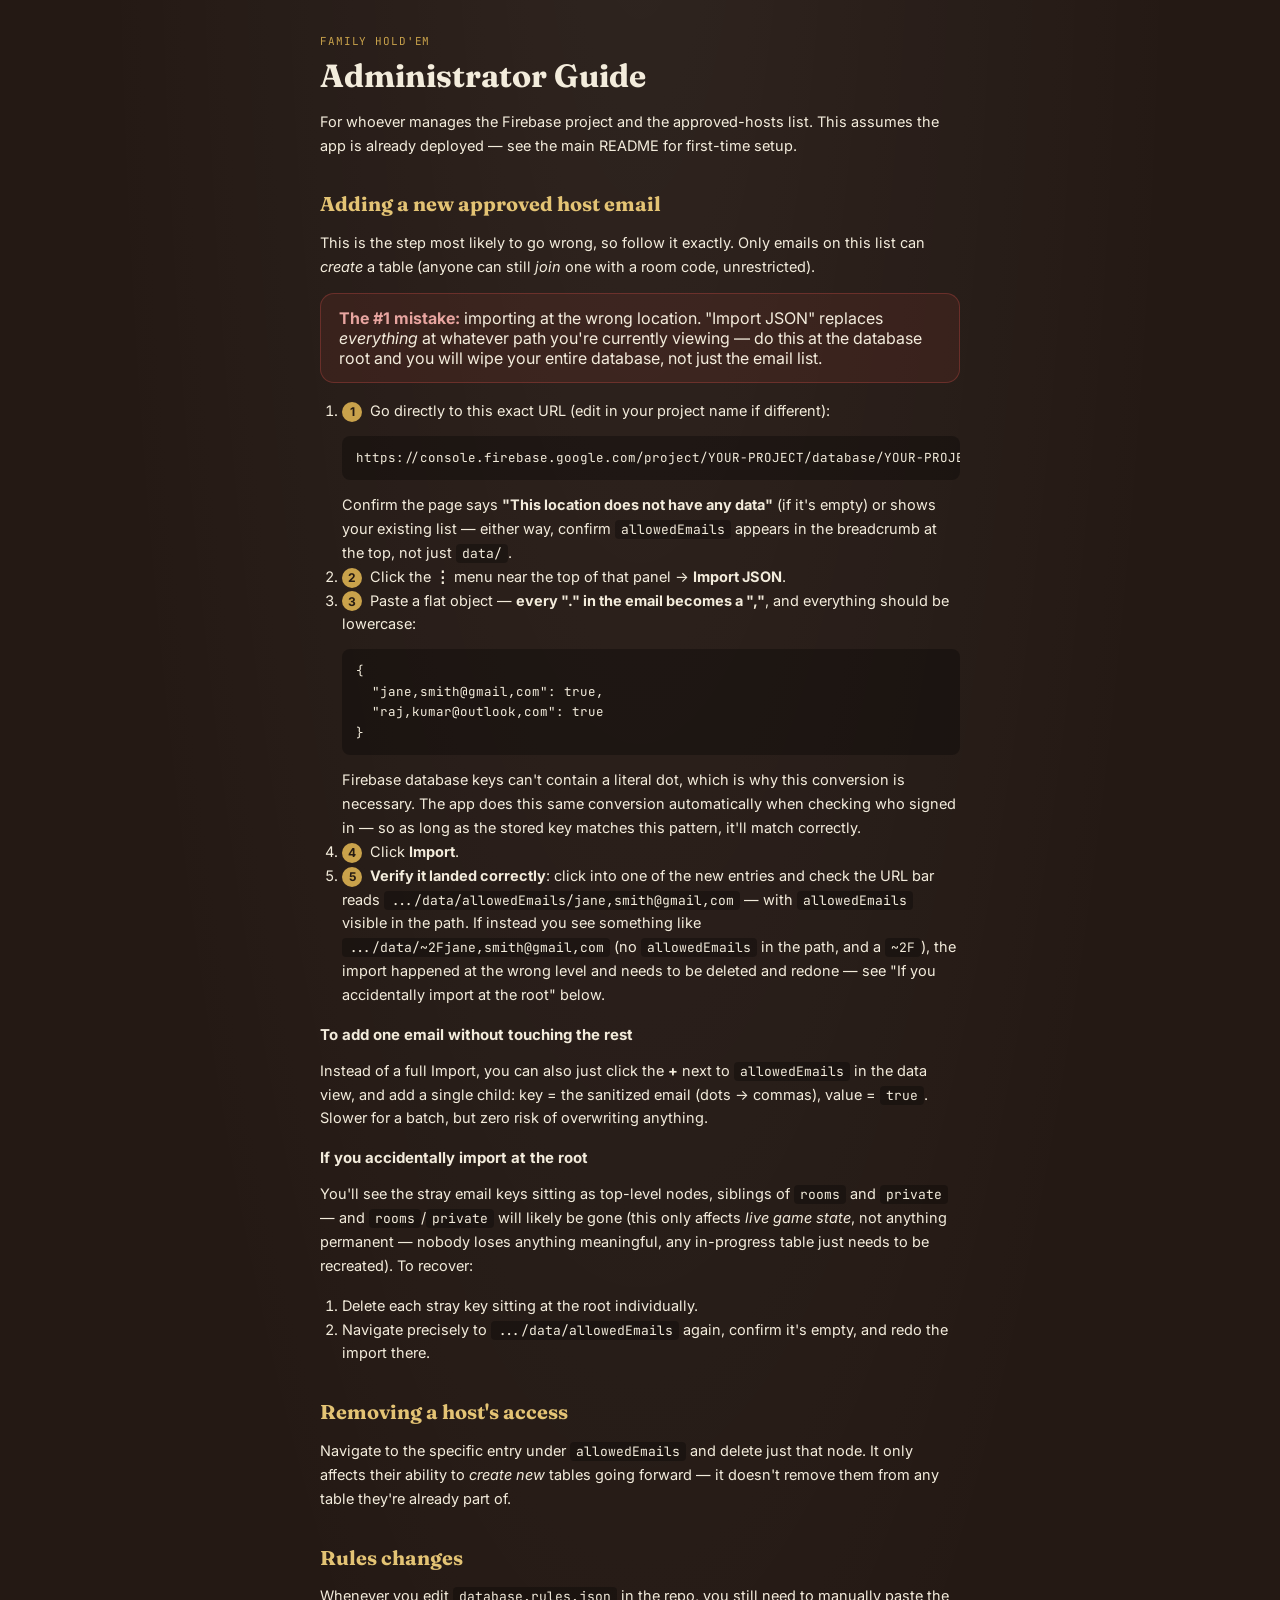
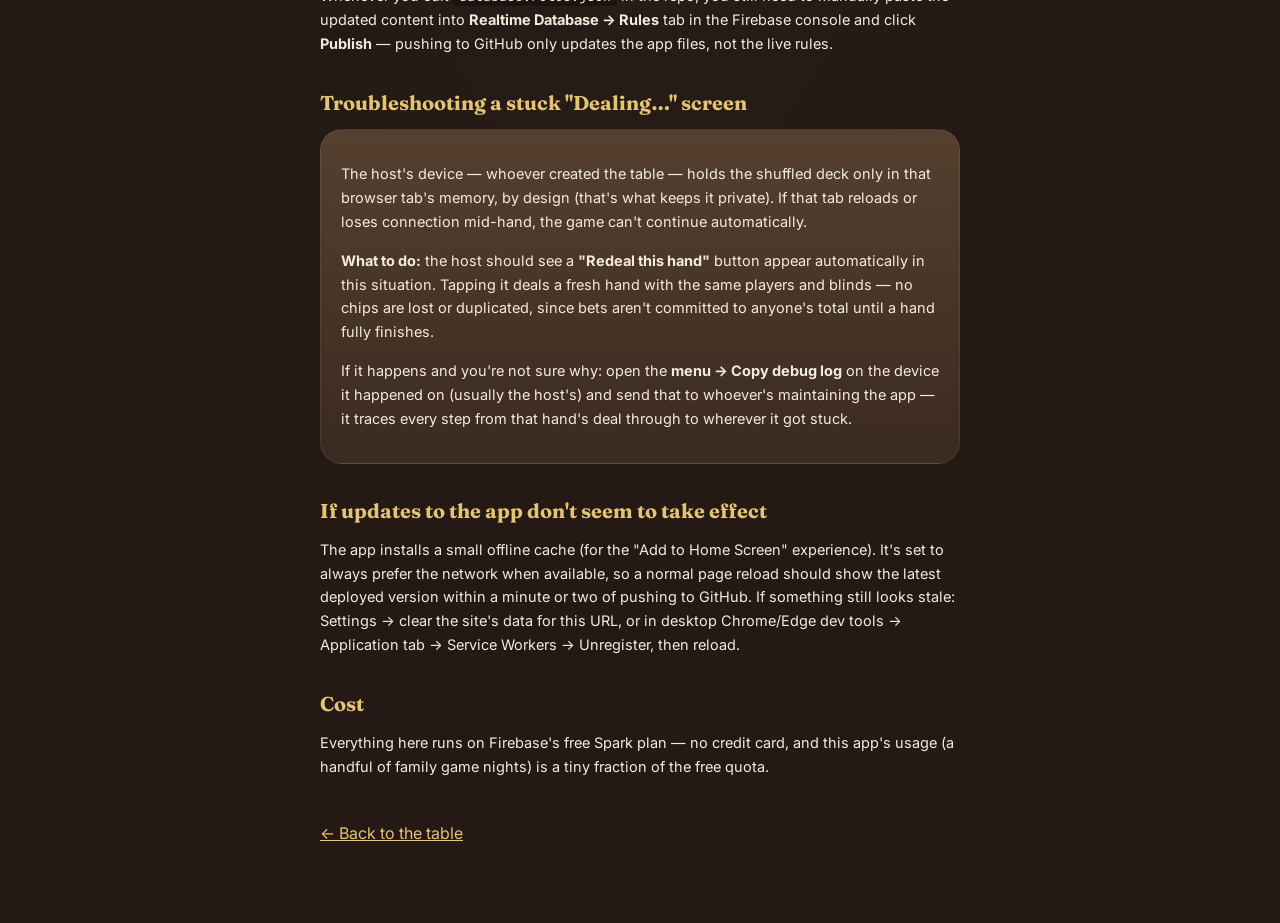
==== admin-help.html @ 092c8397 "update" ====
<!DOCTYPE html>
<html lang="en">
<head>
<meta charset="UTF-8">
<meta name="viewport" content="width=device-width, initial-scale=1.0">
<title>Administrator Guide — Family Hold'em</title>
<link href="https://fonts.googleapis.com/css2?family=Fraunces:opsz,wght@9..144,500;9..144,600;9..144,700&family=Inter:wght@400;500;600;700&family=JetBrains+Mono:wght@500;700&display=swap" rel="stylesheet">
<link rel="stylesheet" href="style.css">
<style>
  html, body { overflow-y: auto; height: auto; }
  .doc-wrap { max-width: 680px; margin: 0 auto; padding: 32px 20px 80px; }
  .doc-wrap h1 { font-family: var(--font-display); font-size: 32px; margin: 0 0 6px; }
  .doc-wrap h2 { font-family: var(--font-display); font-size: 20px; margin: 34px 0 10px; color: var(--brass-bright); }
  .doc-wrap h3 { font-family: var(--font-body); font-size: 15px; margin: 18px 0 6px; color: var(--cream); }
  .doc-wrap p, .doc-wrap li { font-size: 14.5px; line-height: 1.65; color: var(--cream); }
  .doc-wrap ul, .doc-wrap ol { padding-left: 22px; }
  .card-box {
    background: linear-gradient(180deg, var(--wood-light), var(--wood));
    border: 1px solid rgba(243,236,220,0.08);
    border-radius: var(--radius-l);
    padding: 18px 20px;
    margin: 14px 0;
  }
  .warn-box {
    background: rgba(179,69,63,0.12);
    border: 1px solid rgba(179,69,63,0.4);
    border-radius: var(--radius-m);
    padding: 14px 18px;
    margin: 14px 0;
  }
  .warn-box strong { color: #e8a5a0; }
  code, .mono {
    font-family: var(--font-mono);
    background: rgba(0,0,0,0.3);
    padding: 1px 6px;
    border-radius: 4px;
    font-size: 13px;
  }
  pre {
    font-family: var(--font-mono);
    font-size: 12.5px;
    background: rgba(0,0,0,0.3);
    padding: 12px 14px;
    border-radius: var(--radius-s);
    overflow-x: auto;
    white-space: pre;
  }
  a { color: var(--brass-bright); }
  .back-link { display: inline-block; margin-top: 30px; }
  .step-num {
    display: inline-flex; align-items: center; justify-content: center;
    width: 20px; height: 20px; border-radius: 50%;
    background: var(--brass); color: var(--ink); font-weight: 700; font-size: 12px;
    margin-right: 8px;
  }
</style>
</head>
<body>
<div class="doc-wrap">
  <p class="eyebrow" style="font-family:var(--font-mono); font-size:11px; letter-spacing:0.08em; text-transform:uppercase; color:var(--brass);">Family Hold'em</p>
  <h1>Administrator Guide</h1>
  <p>For whoever manages the Firebase project and the approved-hosts list. This assumes the app is already deployed — see the main README for first-time setup.</p>

  <h2>Adding a new approved host email</h2>
  <p>This is the step most likely to go wrong, so follow it exactly. Only emails on this list can <em>create</em> a table (anyone can still <em>join</em> one with a room code, unrestricted).</p>

  <div class="warn-box">
    <strong>The #1 mistake:</strong> importing at the wrong location. "Import JSON" replaces <em>everything</em> at whatever path you're currently viewing — do this at the database root and you will wipe your entire database, not just the email list.
  </div>

  <ol>
    <li><span class="step-num">1</span>Go directly to this exact URL (edit in your project name if different):
      <pre>https://console.firebase.google.com/project/YOUR-PROJECT/database/YOUR-PROJECT-default-rtdb/data/allowedEmails</pre>
      Confirm the page says <strong>"This location does not have any data"</strong> (if it's empty) or shows your existing list — either way, confirm <code>allowedEmails</code> appears in the breadcrumb at the top, not just <code>data/</code>.
    </li>
    <li><span class="step-num">2</span>Click the <strong>&#8942;</strong> menu near the top of that panel → <strong>Import JSON</strong>.</li>
    <li><span class="step-num">3</span>Paste a flat object — <strong>every "." in the email becomes a ","</strong>, and everything should be lowercase:
      <pre>{
  "jane,smith@gmail,com": true,
  "raj,kumar@outlook,com": true
}</pre>
      Firebase database keys can't contain a literal dot, which is why this conversion is necessary. The app does this same conversion automatically when checking who signed in — so as long as the stored key matches this pattern, it'll match correctly.
    </li>
    <li><span class="step-num">4</span>Click <strong>Import</strong>.</li>
    <li><span class="step-num">5</span><strong>Verify it landed correctly</strong>: click into one of the new entries and check the URL bar reads <code>.../data/allowedEmails/jane,smith@gmail,com</code> — with <code>allowedEmails</code> visible in the path. If instead you see something like <code>.../data/~2Fjane,smith@gmail,com</code> (no <code>allowedEmails</code> in the path, and a <code>~2F</code>), the import happened at the wrong level and needs to be deleted and redone — see "If you accidentally import at the root" below.
    </li>
  </ol>

  <h3>To add one email without touching the rest</h3>
  <p>Instead of a full Import, you can also just click the <strong>+</strong> next to <code>allowedEmails</code> in the data view, and add a single child: key = the sanitized email (dots → commas), value = <code>true</code>. Slower for a batch, but zero risk of overwriting anything.</p>

  <h3>If you accidentally import at the root</h3>
  <p>You'll see the stray email keys sitting as top-level nodes, siblings of <code>rooms</code> and <code>private</code> — and <code>rooms</code>/<code>private</code> will likely be gone (this only affects <em>live game state</em>, not anything permanent — nobody loses anything meaningful, any in-progress table just needs to be recreated). To recover:</p>
  <ol>
    <li>Delete each stray key sitting at the root individually.</li>
    <li>Navigate precisely to <code>.../data/allowedEmails</code> again, confirm it's empty, and redo the import there.</li>
  </ol>

  <h2>Removing a host's access</h2>
  <p>Navigate to the specific entry under <code>allowedEmails</code> and delete just that node. It only affects their ability to <em>create new</em> tables going forward — it doesn't remove them from any table they're already part of.</p>

  <h2>Rules changes</h2>
  <p>Whenever you edit <code>database.rules.json</code> in the repo, you still need to manually paste the updated content into <strong>Realtime Database → Rules</strong> tab in the Firebase console and click <strong>Publish</strong> — pushing to GitHub only updates the app files, not the live rules.</p>

  <h2>Troubleshooting a stuck "Dealing…" screen</h2>
  <div class="card-box">
    <p>The host's device — whoever created the table — holds the shuffled deck only in that browser tab's memory, by design (that's what keeps it private). If that tab reloads or loses connection mid-hand, the game can't continue automatically.</p>
    <p><strong>What to do:</strong> the host should see a <strong>"Redeal this hand"</strong> button appear automatically in this situation. Tapping it deals a fresh hand with the same players and blinds — no chips are lost or duplicated, since bets aren't committed to anyone's total until a hand fully finishes.</p>
    <p>If it happens and you're not sure why: open the <strong>menu → Copy debug log</strong> on the device it happened on (usually the host's) and send that to whoever's maintaining the app — it traces every step from that hand's deal through to wherever it got stuck.</p>
  </div>

  <h2>If updates to the app don't seem to take effect</h2>
  <p>The app installs a small offline cache (for the "Add to Home Screen" experience). It's set to always prefer the network when available, so a normal page reload should show the latest deployed version within a minute or two of pushing to GitHub. If something still looks stale: Settings → clear the site's data for this URL, or in desktop Chrome/Edge dev tools → Application tab → Service Workers → Unregister, then reload.</p>

  <h2>Cost</h2>
  <p>Everything here runs on Firebase's free Spark plan — no credit card, and this app's usage (a handful of family game nights) is a tiny fraction of the free quota.</p>

  <a class="back-link" href="index.html">&larr; Back to the table</a>
</div>
</body>
</html>
---- style.css ----
/* ==========================================================================
   Family Hold'em — design tokens
   A home game at the kitchen table, not a Vegas floor: walnut rail,
   pine-felt playing surface, brass fittings, warm lamp light.
   ========================================================================== */

:root {
  --felt: #1b4636;
  --felt-dark: #123128;
  --felt-line: rgba(243, 236, 220, 0.10);
  --wood: #3b2a20;
  --wood-dark: #241914;
  --wood-light: #55402f;
  --brass: #c9a24b;
  --brass-bright: #e3c374;
  --cream: #f3ecdc;
  --cream-dim: #cfc6ae;
  --ink: #241a12;
  --red-suit: #b3453f;
  --danger: #b3453f;
  --shadow: rgba(0, 0, 0, 0.45);

  --font-display: 'Fraunces', serif;
  --font-body: 'Inter', sans-serif;
  --font-mono: 'JetBrains Mono', monospace;

  --radius-s: 8px;
  --radius-m: 14px;
  --radius-l: 22px;
}

* { box-sizing: border-box; }

html, body {
  margin: 0;
  padding: 0;
  height: 100%;
  background: var(--wood-dark);
  color: var(--cream);
  font-family: var(--font-body);
  overflow: hidden;
  -webkit-tap-highlight-color: transparent;
}

body {
  background:
    radial-gradient(ellipse at 50% -10%, rgba(255,255,255,0.05), transparent 60%),
    var(--wood-dark);
}

button { font-family: inherit; }

@media (prefers-reduced-motion: reduce) {
  *, *::before, *::after { animation-duration: 0.01ms !important; transition-duration: 0.01ms !important; }
}

/* ---------- screens ---------- */
.screen {
  display: none;
  height: 100vh;
  height: 100dvh;
  width: 100vw;
}
.screen.active { display: block; }

/* ---------- shared buttons / fields ---------- */
.btn {
  font-family: var(--font-body);
  font-weight: 600;
  font-size: 15px;
  border-radius: var(--radius-m);
  border: none;
  padding: 12px 20px;
  cursor: pointer;
  transition: transform 0.08s ease, filter 0.15s ease;
}
.btn:active { transform: scale(0.97); }
.btn-primary {
  background: linear-gradient(180deg, var(--brass-bright), var(--brass));
  color: var(--ink);
  box-shadow: 0 2px 0 rgba(0,0,0,0.25), 0 4px 14px rgba(201,162,75,0.25);
}
.btn-primary:disabled { filter: grayscale(0.6) brightness(0.7); cursor: not-allowed; }
.btn-ghost {
  background: rgba(243,236,220,0.08);
  color: var(--cream);
  border: 1px solid rgba(243,236,220,0.2);
}
.btn-danger { color: var(--danger); border-color: rgba(179,69,63,0.5); }
.btn-large { width: 100%; padding: 16px 20px; font-size: 16px; }

.field {
  display: flex;
  flex-direction: column;
  gap: 6px;
  font-size: 13px;
  color: var(--cream-dim);
}
.field input[type="number"] {
  font-family: var(--font-mono);
  font-size: 16px;
  padding: 10px 12px;
  border-radius: var(--radius-s);
  border: 1px solid rgba(243,236,220,0.2);
  background: rgba(0,0,0,0.2);
  color: var(--cream);
}
.checkbox-field { flex-direction: row; align-items: center; gap: 10px; font-size: 14px; }
.checkbox-field input { width: 18px; height: 18px; }

/* ==========================================================================
   SETUP SCREEN
   ========================================================================== */
#screen-setup {
  overflow-y: auto;
  padding: 32px 20px 60px;
}
.setup-wrap { max-width: 480px; margin: 0 auto; }

.setup-header { text-align: center; margin-bottom: 28px; }
.eyebrow {
  font-family: var(--font-mono);
  font-size: 11px;
  letter-spacing: 0.08em;
  text-transform: uppercase;
  color: var(--brass);
  margin: 0 0 6px;
}
.brand {
  font-family: var(--font-display);
  font-weight: 600;
  font-size: 40px;
  margin: 0;
  color: var(--cream);
}

.setup-card {
  background: linear-gradient(180deg, var(--wood-light), var(--wood));
  border: 1px solid rgba(243,236,220,0.08);
  border-radius: var(--radius-l);
  padding: 20px;
  margin-bottom: 16px;
  box-shadow: 0 8px 24px var(--shadow);
}
.setup-card h2 {
  font-family: var(--font-display);
  font-size: 19px;
  margin: 0 0 4px;
}
.hint { font-size: 13px; color: var(--cream-dim); margin: 0 0 14px; }

.setup-grid {
  display: grid;
  grid-template-columns: 1fr 1fr;
  gap: 14px;
}
.setup-grid .checkbox-field { grid-column: 1 / -1; }

.roster-list { display: flex; flex-direction: column; gap: 8px; margin-bottom: 14px; }
.roster-row {
  display: flex;
  align-items: center;
  gap: 10px;
  background: rgba(0,0,0,0.18);
  border-radius: var(--radius-s);
  padding: 8px 10px;
}
.roster-avatar {
  width: 36px; height: 36px; border-radius: 50%;
  background: var(--felt); flex: none;
  display: flex; align-items: center; justify-content: center;
  font-family: var(--font-display); font-weight: 600; font-size: 14px;
  overflow: hidden; border: 2px solid var(--brass);
  cursor: pointer;
}
.roster-avatar img { width: 100%; height: 100%; object-fit: cover; }
.roster-row input[type="text"] {
  flex: 1;
  background: transparent;
  border: none;
  border-bottom: 1px solid rgba(243,236,220,0.2);
  color: var(--cream);
  font-size: 15px;
  padding: 4px 2px;
}
.roster-row input[type="text"]:focus { outline: none; border-color: var(--brass); }
.roster-remove {
  background: none; border: none; color: var(--cream-dim);
  font-size: 18px; cursor: pointer; padding: 4px 8px; line-height: 1;
}
.roster-remove:hover { color: var(--danger); }

.setup-error { color: var(--brass-bright); font-size: 13px; text-align: center; min-height: 18px; }

/* ==========================================================================
   TABLE SCREEN
   ========================================================================== */
#screen-table {
  display: none;
  flex-direction: column;
}
#screen-table.active { display: flex; }

.table-topbar {
  flex: none;
  display: flex;
  align-items: center;
  justify-content: space-between;
  padding: 10px 14px;
  background: var(--wood-dark);
  border-bottom: 1px solid rgba(243,236,220,0.08);
}
.icon-btn {
  background: none; border: none; color: var(--cream);
  font-size: 18px; cursor: pointer; padding: 6px 10px;
}
.hand-info {
  font-family: var(--font-mono);
  font-size: 13px;
  color: var(--cream-dim);
  display: flex; gap: 6px; align-items: center;
}
.hand-info .dot { opacity: 0.5; }

.table-oval-wrap {
  flex: 1;
  display: flex;
  align-items: center;
  justify-content: center;
  padding: 10px;
  min-height: 0;
}
.table-oval {
  position: relative;
  width: min(94vw, 640px);
  height: min(66vw, 400px);
  max-height: 62vh;
  background:
    radial-gradient(ellipse at 50% 40%, var(--felt) 0%, var(--felt-dark) 100%);
  border-radius: 50% / 50%;
  border: 14px solid var(--wood);
  box-shadow:
    0 0 0 3px var(--brass) inset,
    0 14px 40px var(--shadow),
    inset 0 0 60px rgba(0,0,0,0.35);
}

.table-center {
  position: absolute;
  top: 50%; left: 50%;
  transform: translate(-50%, -50%);
  display: flex;
  flex-direction: column;
  align-items: center;
  gap: 8px;
  width: 70%;
}
.community-cards { display: flex; gap: 6px; min-height: 44px; justify-content: center; flex-wrap: wrap; }
.pot-display {
  display: flex; align-items: baseline; gap: 6px;
  background: rgba(0,0,0,0.25);
  padding: 4px 14px;
  border-radius: 999px;
  border: 1px solid var(--felt-line);
}
.pot-label { font-size: 11px; text-transform: uppercase; letter-spacing: 0.06em; color: var(--brass); }
.pot-amount { font-family: var(--font-mono); font-weight: 700; font-size: 17px; color: var(--cream); }
.side-pots { font-family: var(--font-mono); font-size: 11px; color: var(--cream-dim); text-align: center; }

.seats-layer { position: absolute; inset: 0; }

/* playing card */
.card {
  width: 32px; height: 45px;
  background: var(--cream);
  border-radius: 5px;
  display: flex; flex-direction: column; align-items: center; justify-content: center;
  font-family: var(--font-mono); font-weight: 700; font-size: 13px;
  color: var(--ink);
  box-shadow: 0 2px 4px rgba(0,0,0,0.4);
  flex: none;
  line-height: 1;
}
.card.red { color: var(--red-suit); }
.card.back {
  background:
    repeating-linear-gradient(45deg, var(--felt-dark), var(--felt-dark) 4px, var(--wood) 4px, var(--wood) 8px);
  border: 2px solid var(--brass);
}
.card .suit { font-size: 14px; margin-top: 1px; }

/* seat */
.seat {
  position: absolute;
  width: 92px;
  transform: translate(-50%, -50%);
  display: flex;
  flex-direction: column;
  align-items: center;
  gap: 3px;
  text-align: center;
}
.seat.folded { opacity: 0.4; }
.seat.acting .seat-name-pill { box-shadow: 0 0 0 2px var(--brass-bright), 0 0 12px var(--brass-bright); }
.seat-cards { display: flex; gap: 3px; margin-bottom: 2px; }
.seat-cards .card { width: 24px; height: 34px; font-size: 10px; }
.seat-avatar-wrap { position: relative; }
.seat-avatar {
  width: 44px; height: 44px; border-radius: 50%;
  border: 2px solid var(--brass);
  background: var(--felt-dark);
  display: flex; align-items: center; justify-content: center;
  font-family: var(--font-display); font-weight: 600; font-size: 15px;
  overflow: hidden;
}
.seat-avatar img { width: 100%; height: 100%; object-fit: cover; }
.dealer-chip {
  position: absolute; top: -4px; right: -6px;
  width: 20px; height: 20px; border-radius: 50%;
  background: var(--cream); color: var(--ink);
  font-family: var(--font-mono); font-weight: 700; font-size: 10px;
  display: flex; align-items: center; justify-content: center;
  border: 1px solid var(--wood);
}
.seat-name-pill {
  background: rgba(0,0,0,0.35);
  padding: 2px 10px;
  border-radius: 999px;
  font-size: 11px;
  font-weight: 600;
  white-space: nowrap;
  max-width: 90px;
  overflow: hidden;
  text-overflow: ellipsis;
}
.seat-chips {
  font-family: var(--font-mono);
  font-size: 11px;
  color: var(--brass-bright);
}
.seat-bet {
  font-family: var(--font-mono);
  font-size: 10px;
  background: var(--wood);
  border: 1px solid var(--brass);
  border-radius: 999px;
  padding: 1px 8px;
  color: var(--cream);
}
.seat-tag {
  font-size: 9px;
  text-transform: uppercase;
  letter-spacing: 0.05em;
  color: var(--cream-dim);
}

/* ---------- action bar ---------- */
.action-bar {
  flex: none;
  background: var(--wood-dark);
  border-top: 1px solid rgba(243,236,220,0.08);
  padding: 10px 14px calc(12px + env(safe-area-inset-bottom));
}
.turn-banner {
  text-align: center;
  font-family: var(--font-display);
  font-size: 16px;
  margin-bottom: 10px;
  color: var(--brass-bright);
}
.action-buttons {
  display: flex;
  gap: 8px;
  flex-wrap: wrap;
}
.action-buttons .btn { flex: 1; min-width: 80px; }
.raise-controls { margin-top: 10px; }
.raise-controls.hidden { display: none; }
.raise-row { display: flex; align-items: center; gap: 10px; margin-top: 8px; }
.raise-row .btn { flex: 1; }
#raise-amount-label {
  font-family: var(--font-mono); font-weight: 700; font-size: 16px; color: var(--brass-bright);
  min-width: 56px;
}
input[type="range"] { width: 100%; accent-color: var(--brass); }

/* ==========================================================================
   OVERLAYS
   ========================================================================== */
.overlay {
  position: fixed; inset: 0;
  background: var(--wood-dark);
  display: flex; align-items: center; justify-content: center;
  padding: 20px;
  z-index: 50;
}
.overlay.hidden { display: none; }

.pass-card, .peek-card, .result-card, .menu-card {
  max-width: 380px;
  width: 100%;
  text-align: center;
  background: linear-gradient(180deg, var(--wood-light), var(--wood));
  border-radius: var(--radius-l);
  padding: 28px 24px;
  box-shadow: 0 16px 40px var(--shadow);
  border: 1px solid rgba(243,236,220,0.08);
}
.pass-eyebrow { font-family: var(--font-mono); font-size: 11px; text-transform: uppercase; letter-spacing: 0.08em; color: var(--brass); margin: 0 0 14px; }
.pass-player { display: flex; flex-direction: column; align-items: center; gap: 10px; margin-bottom: 14px; }
.pass-avatar, .peek-card .seat-avatar {
  width: 76px; height: 76px; border-radius: 50%;
  border: 3px solid var(--brass);
  background: var(--felt-dark);
  display: flex; align-items: center; justify-content: center;
  font-family: var(--font-display); font-size: 26px; font-weight: 600;
  overflow: hidden;
}
.pass-avatar img { width: 100%; height: 100%; object-fit: cover; }
.pass-player h2, .peek-card h2 { font-family: var(--font-display); margin: 0; font-size: 22px; }
.pass-hint { font-size: 13px; color: var(--cream-dim); margin-bottom: 20px; }

.peek-cards { display: flex; gap: 10px; justify-content: center; margin: 20px 0; }
.peek-cards .card { width: 64px; height: 90px; font-size: 22px; border-radius: 8px; }
.peek-cards .card .suit { font-size: 24px; }

.result-body { text-align: left; margin: 16px 0; font-size: 14px; }
.result-row { display: flex; justify-content: space-between; padding: 6px 0; border-bottom: 1px solid rgba(243,236,220,0.08); }
.result-row.winner { color: var(--brass-bright); font-weight: 700; }
.result-hand-name { font-size: 12px; color: var(--cream-dim); }

.menu-card { display: flex; flex-direction: column; gap: 10px; }
.menu-card h2 { font-family: var(--font-display); margin: 0 0 6px; }

/* ---------- responsive ---------- */
@media (max-width: 420px) {
  .brand { font-size: 32px; }
  .setup-grid { grid-template-columns: 1fr 1fr; }
}

/* ==========================================================================
   REMOTE-PLAY ADDITIONS
   ========================================================================== */
#screen-lobby, #screen-landing { overflow-y: auto; }
.hidden { display: none !important; }

.lobby-player-row {
  display: flex; align-items: center; gap: 10px;
  background: rgba(0,0,0,0.18);
  border-radius: var(--radius-s);
  padding: 8px 10px;
  margin-bottom: 6px;
}
.lobby-player-row .roster-avatar { cursor: default; }
.lobby-player-name { flex: 1; font-size: 15px; }
.lobby-host-tag {
  font-family: var(--font-mono); font-size: 10px; text-transform: uppercase;
  color: var(--brass); border: 1px solid var(--brass); border-radius: 999px;
  padding: 2px 8px;
}

.my-hand-panel {
  flex: none;
  display: flex;
  align-items: center;
  justify-content: center;
  gap: 10px;
  padding: 8px 14px;
  background: var(--wood);
  border-top: 1px solid rgba(243,236,220,0.1);
}
.my-hand-cards { display: flex; gap: 6px; }
.my-hand-cards .card { width: 40px; height: 56px; font-size: 15px; }
.my-hand-name { font-family: var(--font-mono); font-size: 12px; color: var(--brass-bright); }

#screen-table { flex-direction: column; }

.turn-timer {
  text-align: center;
  font-family: var(--font-mono);
  font-size: 13px;
  color: var(--cream-dim);
  margin-bottom: 6px;
}
.turn-timer.urgent { color: var(--danger); font-weight: 700; }

.break-request-row {
  display: flex; align-items: center; gap: 8px;
  background: rgba(0,0,0,0.18);
  border-radius: var(--radius-s);
  padding: 8px 10px;
  margin-bottom: 6px;
  font-size: 14px;
}
.break-request-row span { flex: 1; }
.break-request-row .btn { padding: 6px 12px; font-size: 13px; }

.seat.on-break { opacity: 0.35; }
.seat-break-tag {
  font-size: 9px; text-transform: uppercase; letter-spacing: 0.05em;
  color: var(--brass-bright);
}
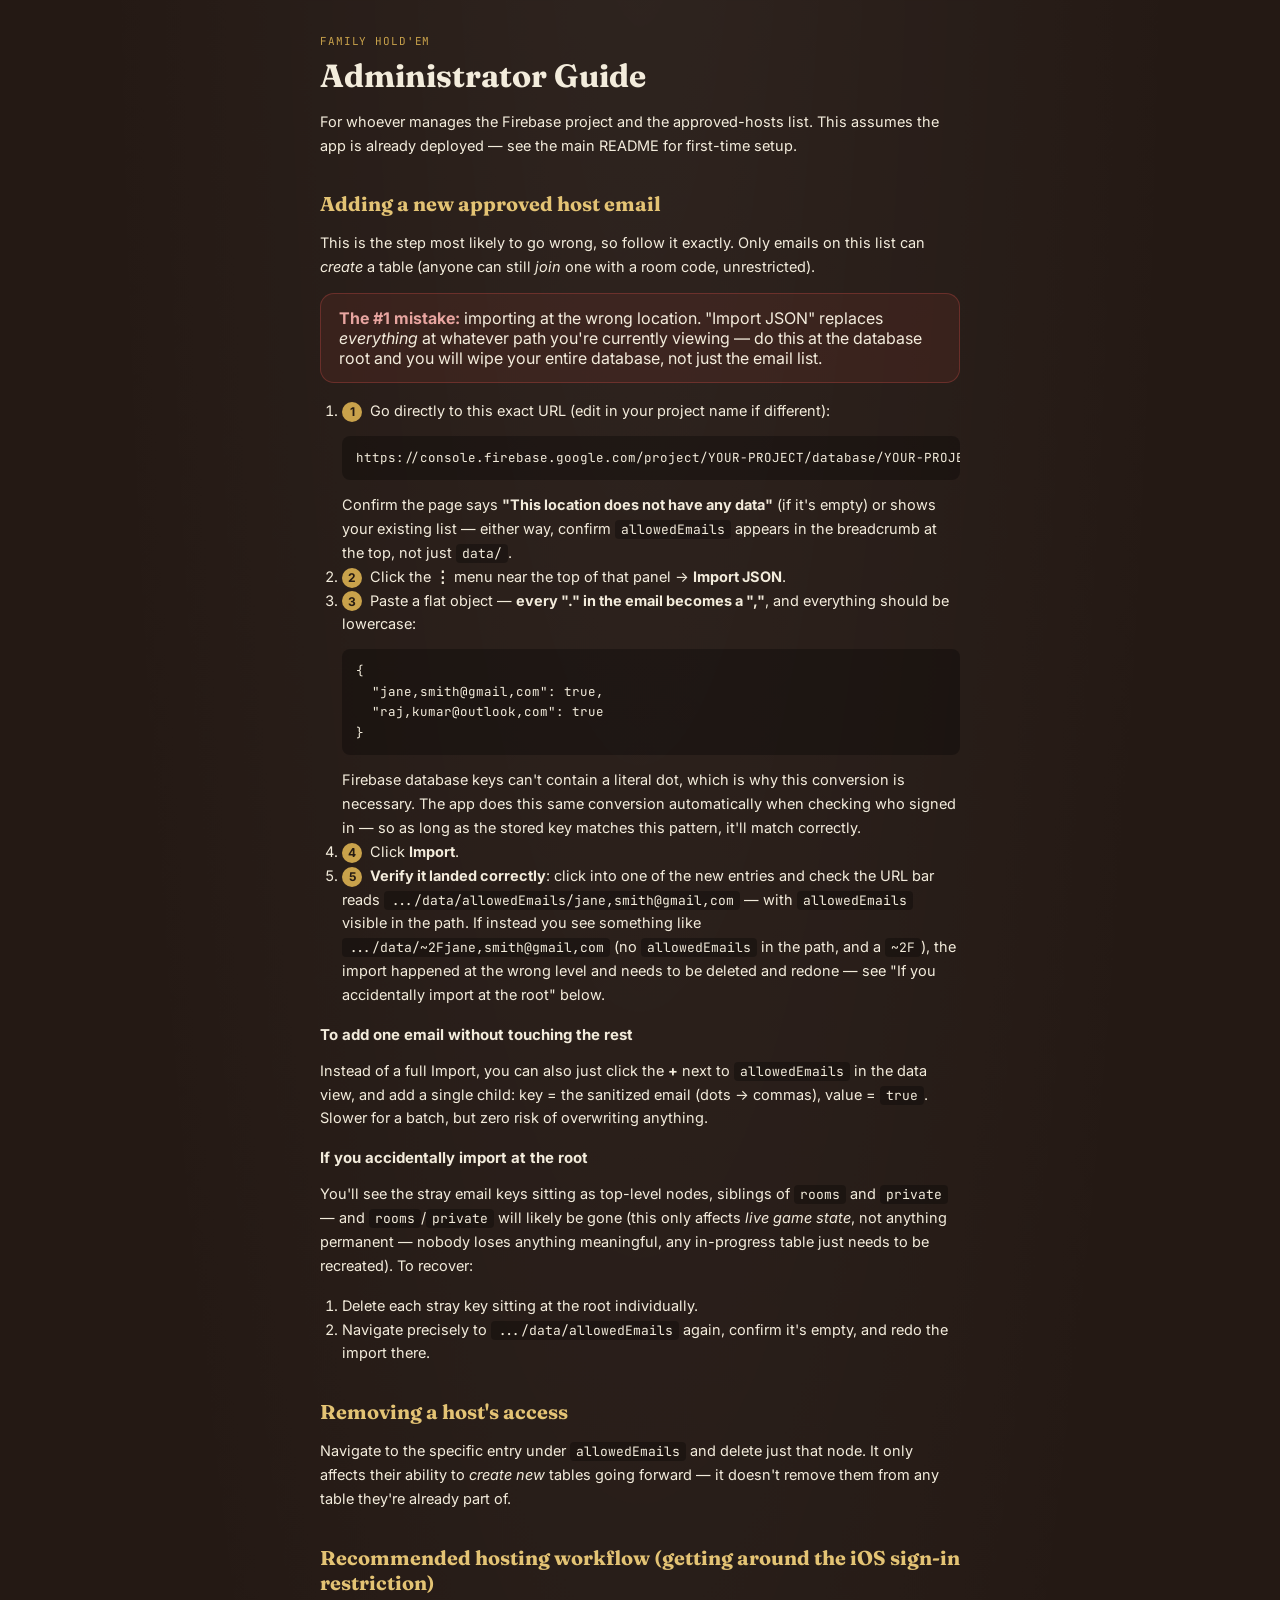
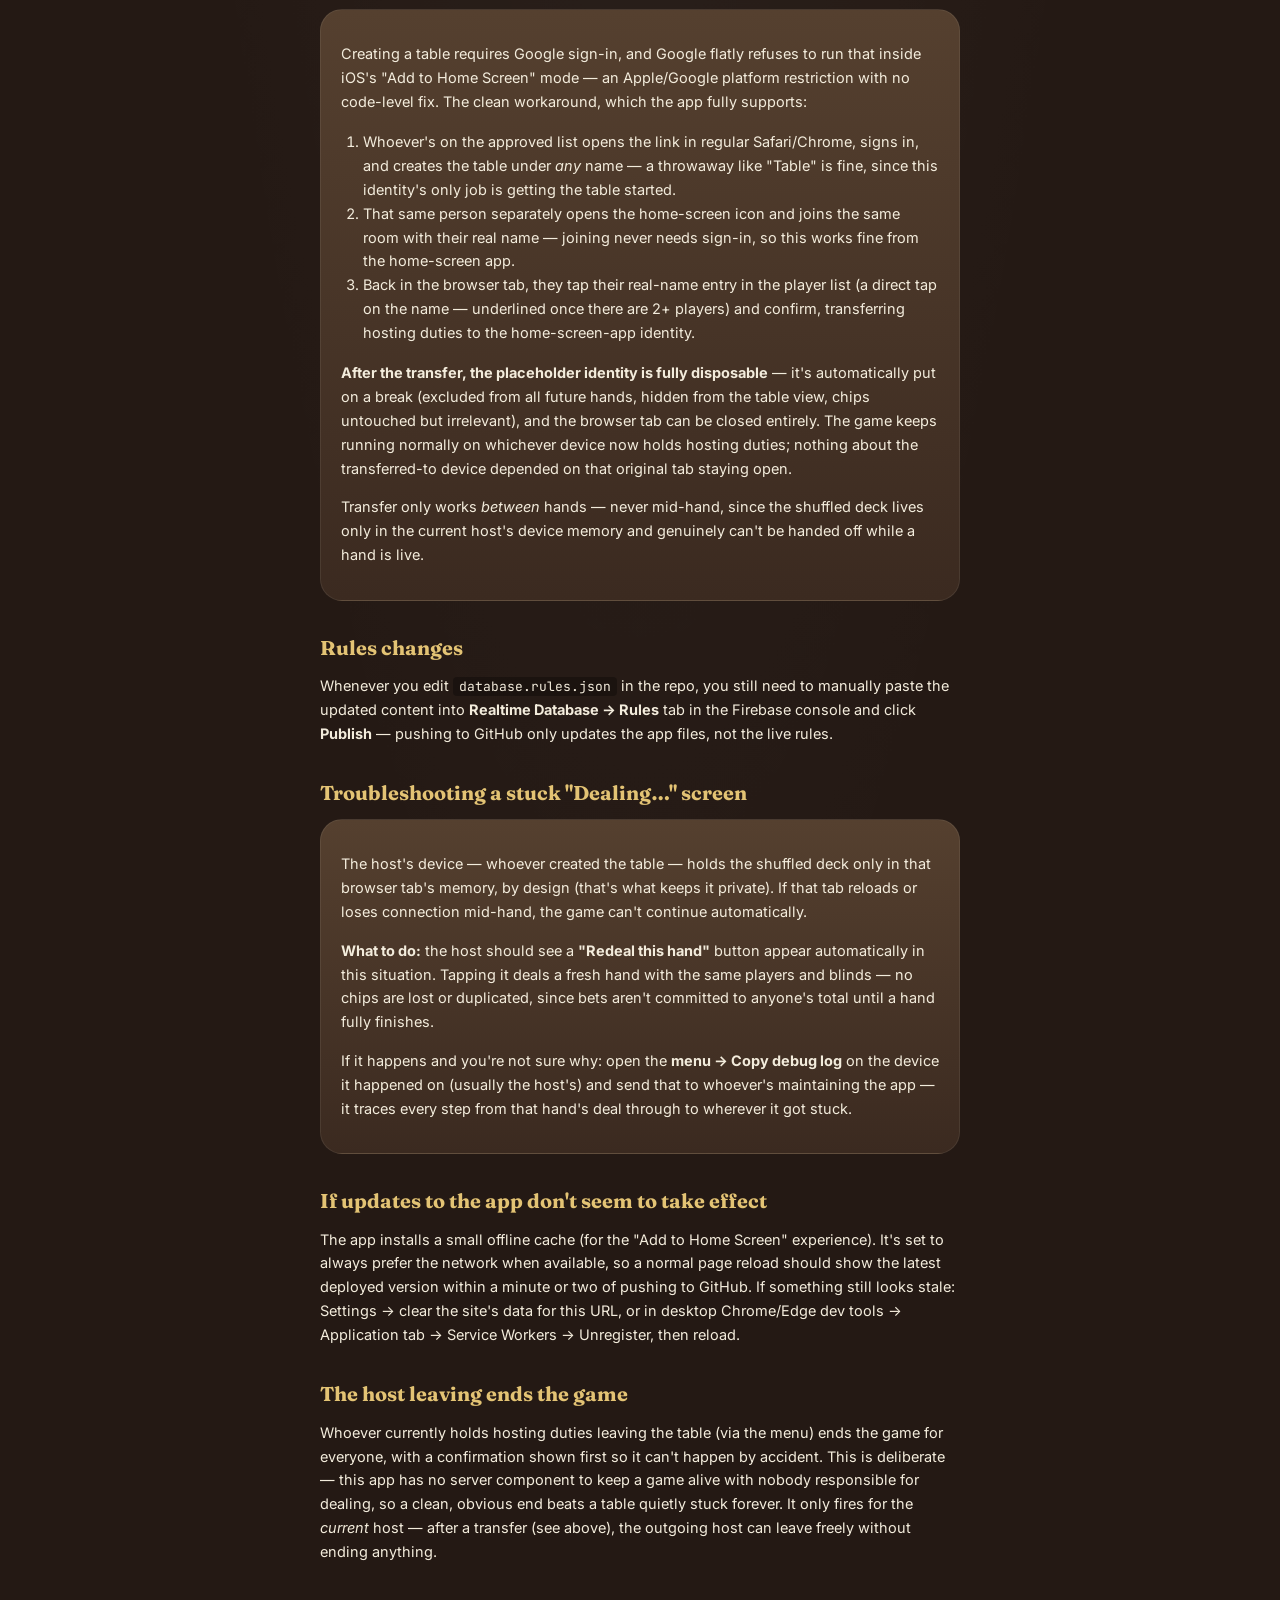
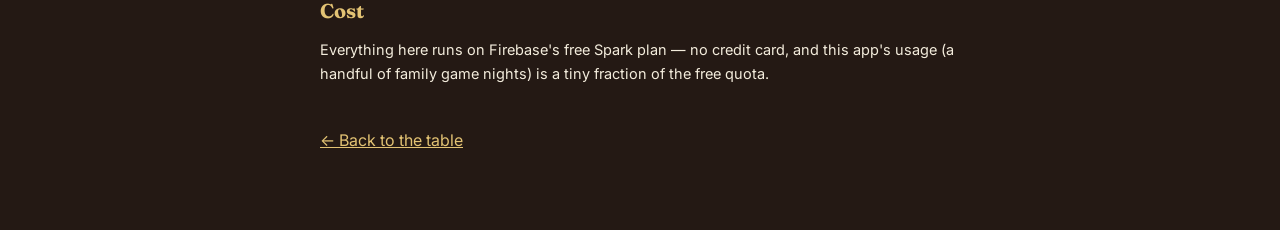
==== commit 5fd9e9d1: "update" ====
--- a/admin-help.html
+++ b/admin-help.html
@@ -99,6 +99,18 @@
   <h2>Removing a host's access</h2>
   <p>Navigate to the specific entry under <code>allowedEmails</code> and delete just that node. It only affects their ability to <em>create new</em> tables going forward — it doesn't remove them from any table they're already part of.</p>
 
+  <h2>Recommended hosting workflow (getting around the iOS sign-in restriction)</h2>
+  <div class="card-box">
+    <p>Creating a table requires Google sign-in, and Google flatly refuses to run that inside iOS's "Add to Home Screen" mode — an Apple/Google platform restriction with no code-level fix. The clean workaround, which the app fully supports:</p>
+    <ol>
+      <li>Whoever's on the approved list opens the link in regular Safari/Chrome, signs in, and creates the table under <em>any</em> name — a throwaway like "Table" is fine, since this identity's only job is getting the table started.</li>
+      <li>That same person separately opens the home-screen icon and joins the same room with their real name — joining never needs sign-in, so this works fine from the home-screen app.</li>
+      <li>Back in the browser tab, they tap their real-name entry in the player list (a direct tap on the name — underlined once there are 2+ players) and confirm, transferring hosting duties to the home-screen-app identity.</li>
+    </ol>
+    <p><strong>After the transfer, the placeholder identity is fully disposable</strong> — it's automatically put on a break (excluded from all future hands, hidden from the table view, chips untouched but irrelevant), and the browser tab can be closed entirely. The game keeps running normally on whichever device now holds hosting duties; nothing about the transferred-to device depended on that original tab staying open.</p>
+    <p>Transfer only works <em>between</em> hands — never mid-hand, since the shuffled deck lives only in the current host's device memory and genuinely can't be handed off while a hand is live.</p>
+  </div>
+
   <h2>Rules changes</h2>
   <p>Whenever you edit <code>database.rules.json</code> in the repo, you still need to manually paste the updated content into <strong>Realtime Database → Rules</strong> tab in the Firebase console and click <strong>Publish</strong> — pushing to GitHub only updates the app files, not the live rules.</p>
 
@@ -112,6 +124,9 @@
   <h2>If updates to the app don't seem to take effect</h2>
   <p>The app installs a small offline cache (for the "Add to Home Screen" experience). It's set to always prefer the network when available, so a normal page reload should show the latest deployed version within a minute or two of pushing to GitHub. If something still looks stale: Settings → clear the site's data for this URL, or in desktop Chrome/Edge dev tools → Application tab → Service Workers → Unregister, then reload.</p>
 
+  <h2>The host leaving ends the game</h2>
+  <p>Whoever currently holds hosting duties leaving the table (via the menu) ends the game for everyone, with a confirmation shown first so it can't happen by accident. This is deliberate — this app has no server component to keep a game alive with nobody responsible for dealing, so a clean, obvious end beats a table quietly stuck forever. It only fires for the <em>current</em> host — after a transfer (see above), the outgoing host can leave freely without ending anything.</p>
+
   <h2>Cost</h2>
   <p>Everything here runs on Firebase's free Spark plan — no credit card, and this app's usage (a handful of family game nights) is a tiny fraction of the free quota.</p>
 
--- a/style.css
+++ b/style.css
@@ -95,6 +95,7 @@
   gap: 6px;
   font-size: 13px;
   color: var(--cream-dim);
+  width:160px;
 }
 .field input[type="number"] {
   font-family: var(--font-mono);
@@ -222,52 +223,57 @@
 }
 .hand-info .dot { opacity: 0.5; }
 
-.table-oval-wrap {
+.table-panel {
   flex: 1;
   display: flex;
-  align-items: center;
+  flex-direction: column;
   justify-content: center;
-  padding: 10px;
+  gap: 18px;
+  padding: 16px 12px;
   min-height: 0;
-}
-.table-oval {
-  position: relative;
-  width: min(94vw, 640px);
-  height: min(66vw, 400px);
-  max-height: 62vh;
   background:
-    radial-gradient(ellipse at 50% 40%, var(--felt) 0%, var(--felt-dark) 100%);
-  border-radius: 50% / 50%;
-  border: 14px solid var(--wood);
+    radial-gradient(ellipse at 50% 30%, var(--felt) 0%, var(--felt-dark) 100%);
+  margin: 8px;
+  border-radius: var(--radius-l);
+  border: 10px solid var(--wood);
   box-shadow:
     0 0 0 3px var(--brass) inset,
     0 14px 40px var(--shadow),
     inset 0 0 60px rgba(0,0,0,0.35);
-}
-
-.table-center {
-  position: absolute;
-  top: 50%; left: 50%;
-  transform: translate(-50%, -50%);
+  overflow-y: auto;
+}
+
+/* up to 10 players, wrapping naturally into two rows of up to 5 */
+.seats-grid {
+  display: flex;
+  flex-wrap: wrap;
+  justify-content: center;
+  align-content: flex-start;
+  gap: 14px 10px;
+  flex: none;
+}
+
+.center-display {
+  flex: none;
   display: flex;
   flex-direction: column;
   align-items: center;
-  gap: 8px;
-  width: 70%;
-}
-.community-cards { display: flex; gap: 6px; min-height: 44px; justify-content: center; flex-wrap: wrap; }
-.pot-display {
-  display: flex; align-items: baseline; gap: 6px;
-  background: rgba(0,0,0,0.25);
-  padding: 4px 14px;
+  gap: 10px;
+  padding: 10px 0;
+}
+.community-cards-big { display: flex; gap: 10px; min-height: 78px; justify-content: center; flex-wrap: wrap; }
+.community-cards-big .card { width: 52px; height: 74px; font-size: 20px; border-radius: 7px; }
+.community-cards-big .card .suit { font-size: 20px; }
+.pot-display-big {
+  display: flex; align-items: baseline; gap: 8px;
+  background: rgba(0,0,0,0.3);
+  padding: 8px 22px;
   border-radius: 999px;
-  border: 1px solid var(--felt-line);
-}
-.pot-label { font-size: 11px; text-transform: uppercase; letter-spacing: 0.06em; color: var(--brass); }
-.pot-amount { font-family: var(--font-mono); font-weight: 700; font-size: 17px; color: var(--cream); }
+  border: 1px solid var(--brass);
+}
+.pot-display-big .pot-label { font-size: 12px; text-transform: uppercase; letter-spacing: 0.06em; color: var(--brass); }
+.pot-display-big .pot-amount { font-family: var(--font-mono); font-weight: 700; font-size: 24px; color: var(--cream); }
 .side-pots { font-family: var(--font-mono); font-size: 11px; color: var(--cream-dim); text-align: center; }
-
-.seats-layer { position: absolute; inset: 0; }
 
 /* playing card */
 .card {
@@ -289,11 +295,15 @@
 }
 .card .suit { font-size: 14px; margin-top: 1px; }
 
-/* seat */
+/* player tile */
+@keyframes seat-turn-flash {
+  0%, 100% { border-color: var(--danger); box-shadow: 0 0 0 0 rgba(211,47,47,0.5); }
+  50% { border-color: #ff6b60; box-shadow: 0 0 14px 3px rgba(255,107,96,0.75); }
+}
 .seat {
-  position: absolute;
-  width: 92px;
-  transform: translate(-50%, -50%);
+  flex: 0 0 18%;
+  max-width: 90px;
+  min-width: 60px;
   display: flex;
   flex-direction: column;
   align-items: center;
@@ -301,17 +311,20 @@
   text-align: center;
 }
 .seat.folded { opacity: 0.4; }
-.seat.acting .seat-name-pill { box-shadow: 0 0 0 2px var(--brass-bright), 0 0 12px var(--brass-bright); }
-.seat-cards { display: flex; gap: 3px; margin-bottom: 2px; }
+.seat-cards { display: flex; gap: 3px; margin-bottom: 2px; min-height: 34px; }
 .seat-cards .card { width: 24px; height: 34px; font-size: 10px; }
 .seat-avatar-wrap { position: relative; }
 .seat-avatar {
-  width: 44px; height: 44px; border-radius: 50%;
-  border: 2px solid var(--brass);
+  width: 56px; height: 56px; border-radius: 50%;
+  border: 3px solid var(--brass);
   background: var(--felt-dark);
   display: flex; align-items: center; justify-content: center;
-  font-family: var(--font-display); font-weight: 600; font-size: 15px;
+  font-family: var(--font-display); font-weight: 600; font-size: 18px;
   overflow: hidden;
+  box-shadow: 0 0 10px rgba(201,162,75,0.35);
+}
+.seat.acting .seat-avatar {
+  animation: seat-turn-flash 1s infinite;
 }
 .seat-avatar img { width: 100%; height: 100%; object-fit: cover; }
 .dealer-chip {
@@ -323,19 +336,18 @@
   border: 1px solid var(--wood);
 }
 .seat-name-pill {
-  background: rgba(0,0,0,0.35);
-  padding: 2px 10px;
-  border-radius: 999px;
   font-size: 11px;
   font-weight: 600;
   white-space: nowrap;
-  max-width: 90px;
+  max-width: 84px;
   overflow: hidden;
   text-overflow: ellipsis;
+  margin-top: 2px;
 }
 .seat-chips {
   font-family: var(--font-mono);
-  font-size: 11px;
+  font-size: 12px;
+  font-weight: 700;
   color: var(--brass-bright);
 }
 .seat-bet {
@@ -500,3 +512,41 @@
   font-size: 9px; text-transform: uppercase; letter-spacing: 0.05em;
   color: var(--brass-bright);
 }
+
+/* ==========================================================================
+   PORTRAIT LOCK
+   True orientation-locking isn't available on iOS Safari/home-screen apps
+   (a real WebKit limitation, not something fixable here) — this overlay is
+   the reliable cross-platform fallback: block the broken landscape layout
+   and prompt a rotate back, rather than let it render stretched/unusable.
+   ========================================================================== */
+#rotate-overlay {
+  display: none;
+  position: fixed;
+  inset: 0;
+  z-index: 999;
+  background: var(--wood-dark);
+  flex-direction: column;
+  align-items: center;
+  justify-content: center;
+  gap: 16px;
+  text-align: center;
+  padding: 30px;
+}
+#rotate-overlay .rotate-icon { font-size: 48px; }
+#rotate-overlay h2 {
+  font-family: var(--font-display);
+  color: var(--cream);
+  font-size: 22px;
+  margin: 0;
+}
+#rotate-overlay p {
+  color: var(--cream-dim);
+  font-size: 14px;
+  margin: 0;
+  max-width: 280px;
+}
+
+@media (orientation: landscape) and (max-height: 500px) {
+  #rotate-overlay { display: flex; }
+}
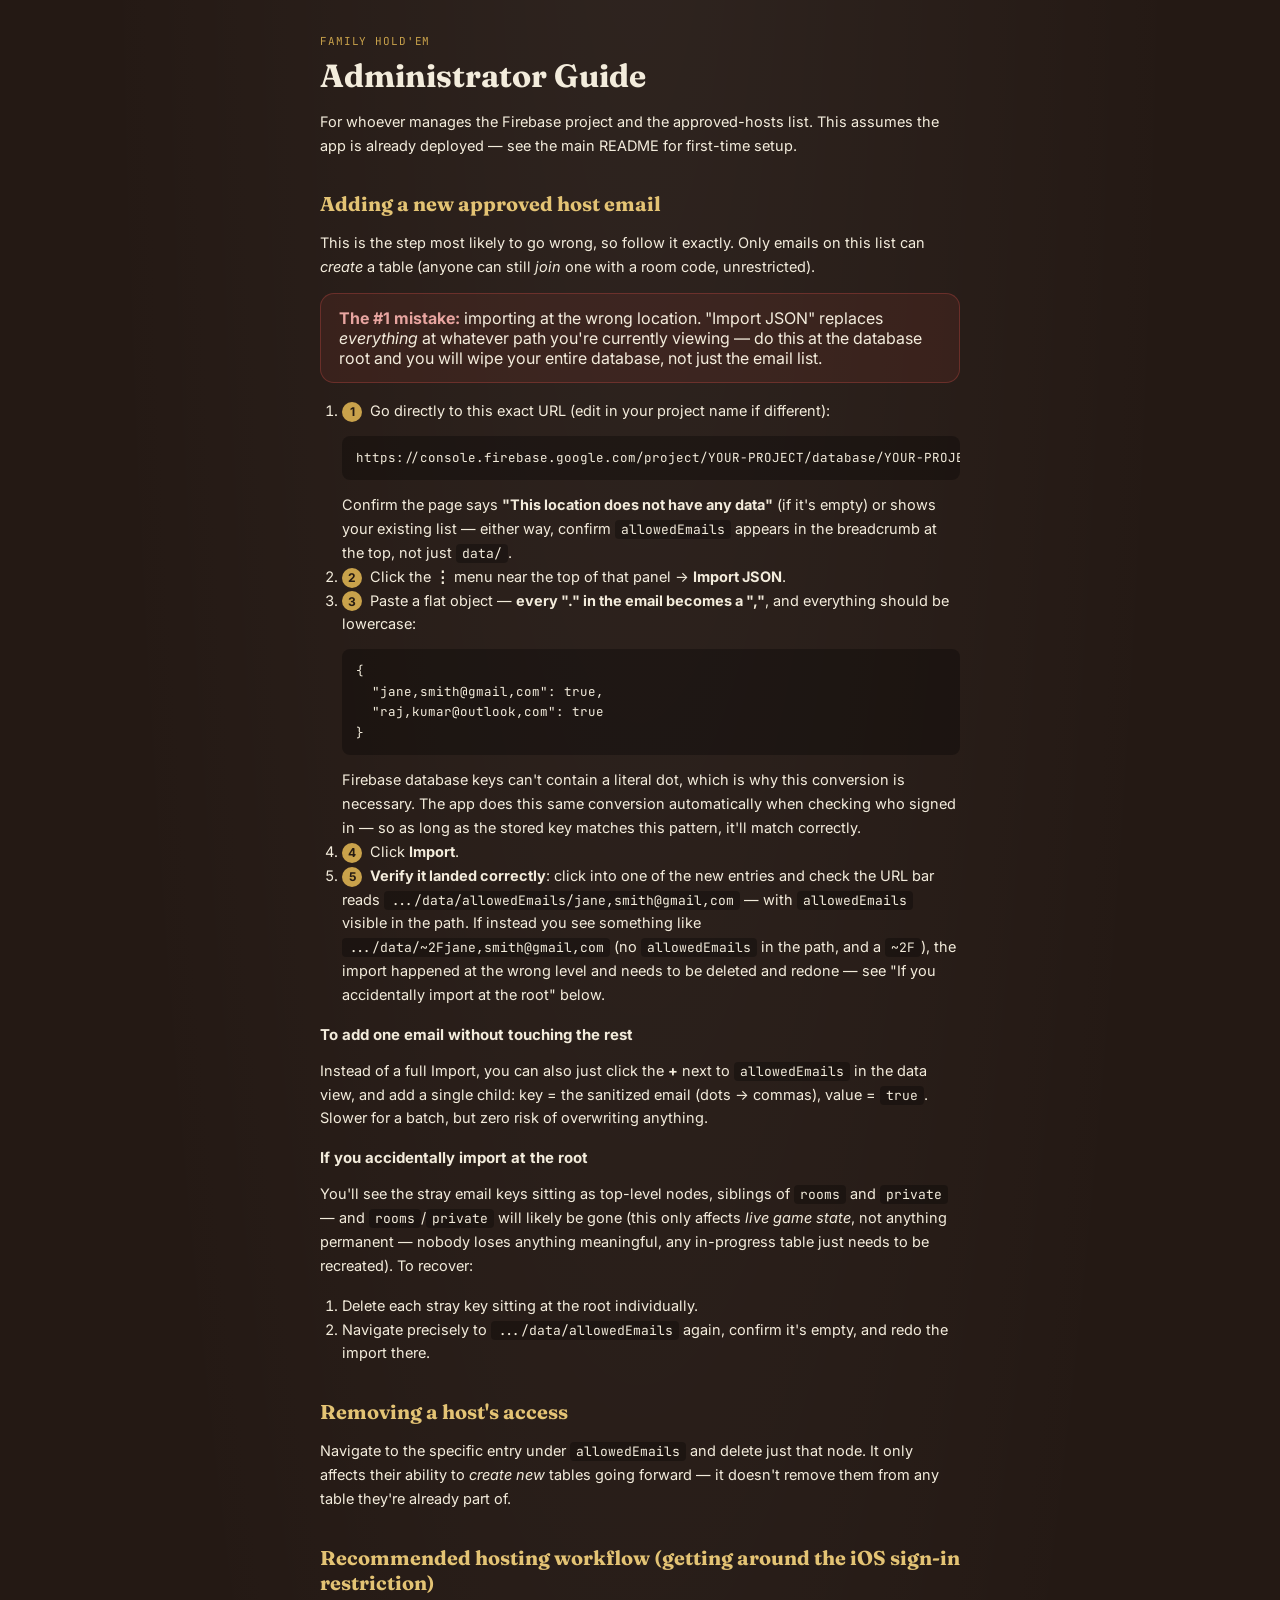
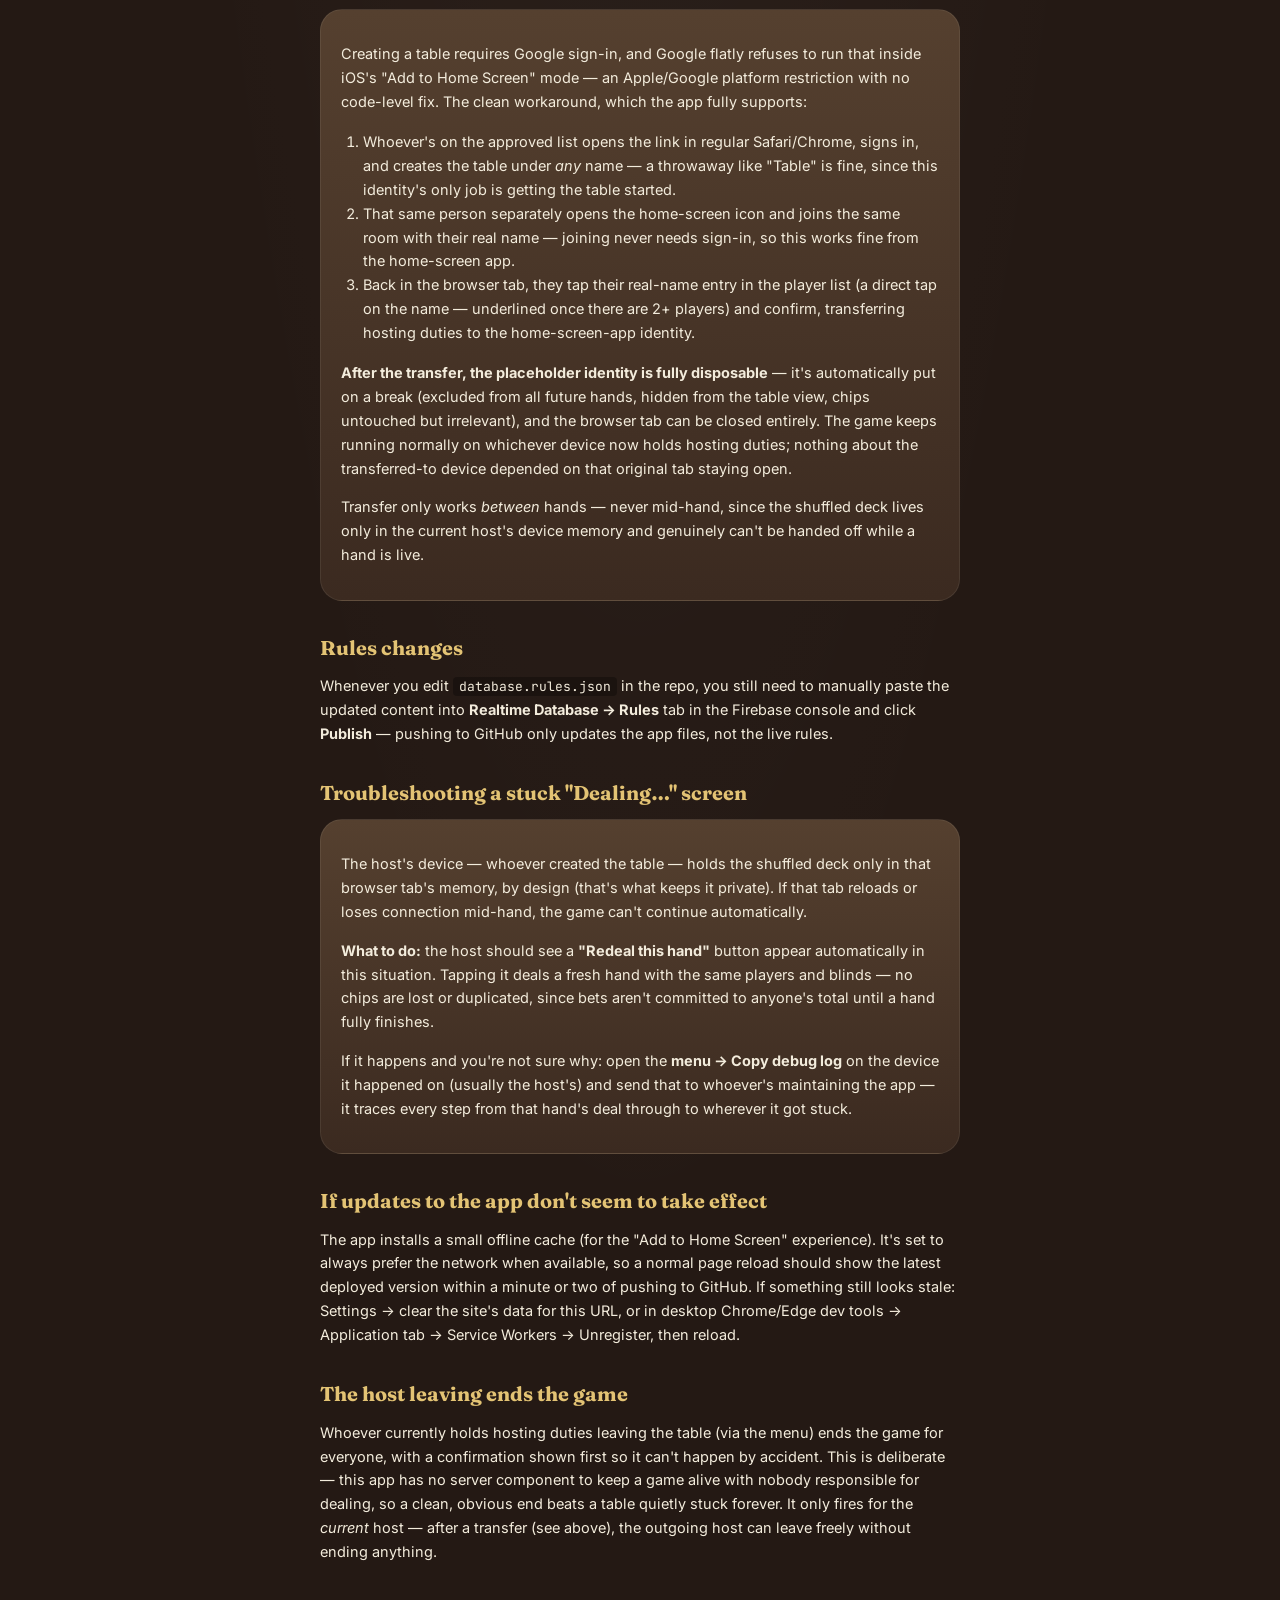
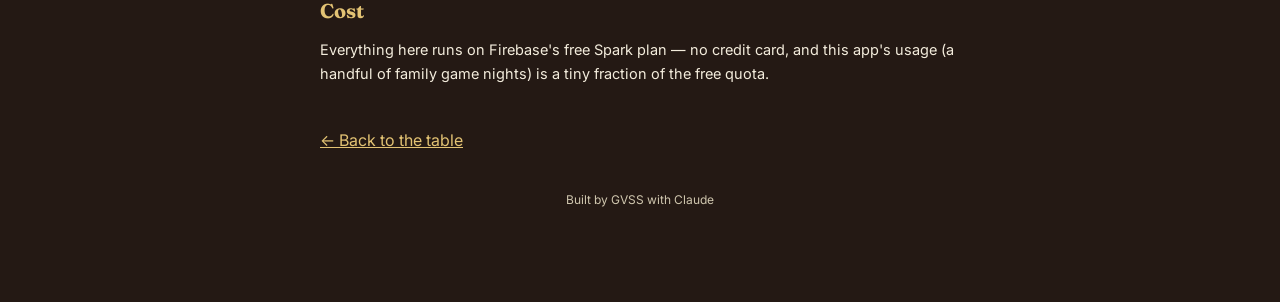
==== commit 759d4245: "update" ====
--- a/admin-help.html
+++ b/admin-help.html
@@ -131,6 +131,7 @@
   <p>Everything here runs on Firebase's free Spark plan — no credit card, and this app's usage (a handful of family game nights) is a tiny fraction of the free quota.</p>
 
   <a class="back-link" href="index.html">&larr; Back to the table</a>
+  <p style="margin-top:40px; font-size:12px; color:var(--cream-dim); text-align:center;">Built by GVSS with Claude</p>
 </div>
 </body>
 </html>
